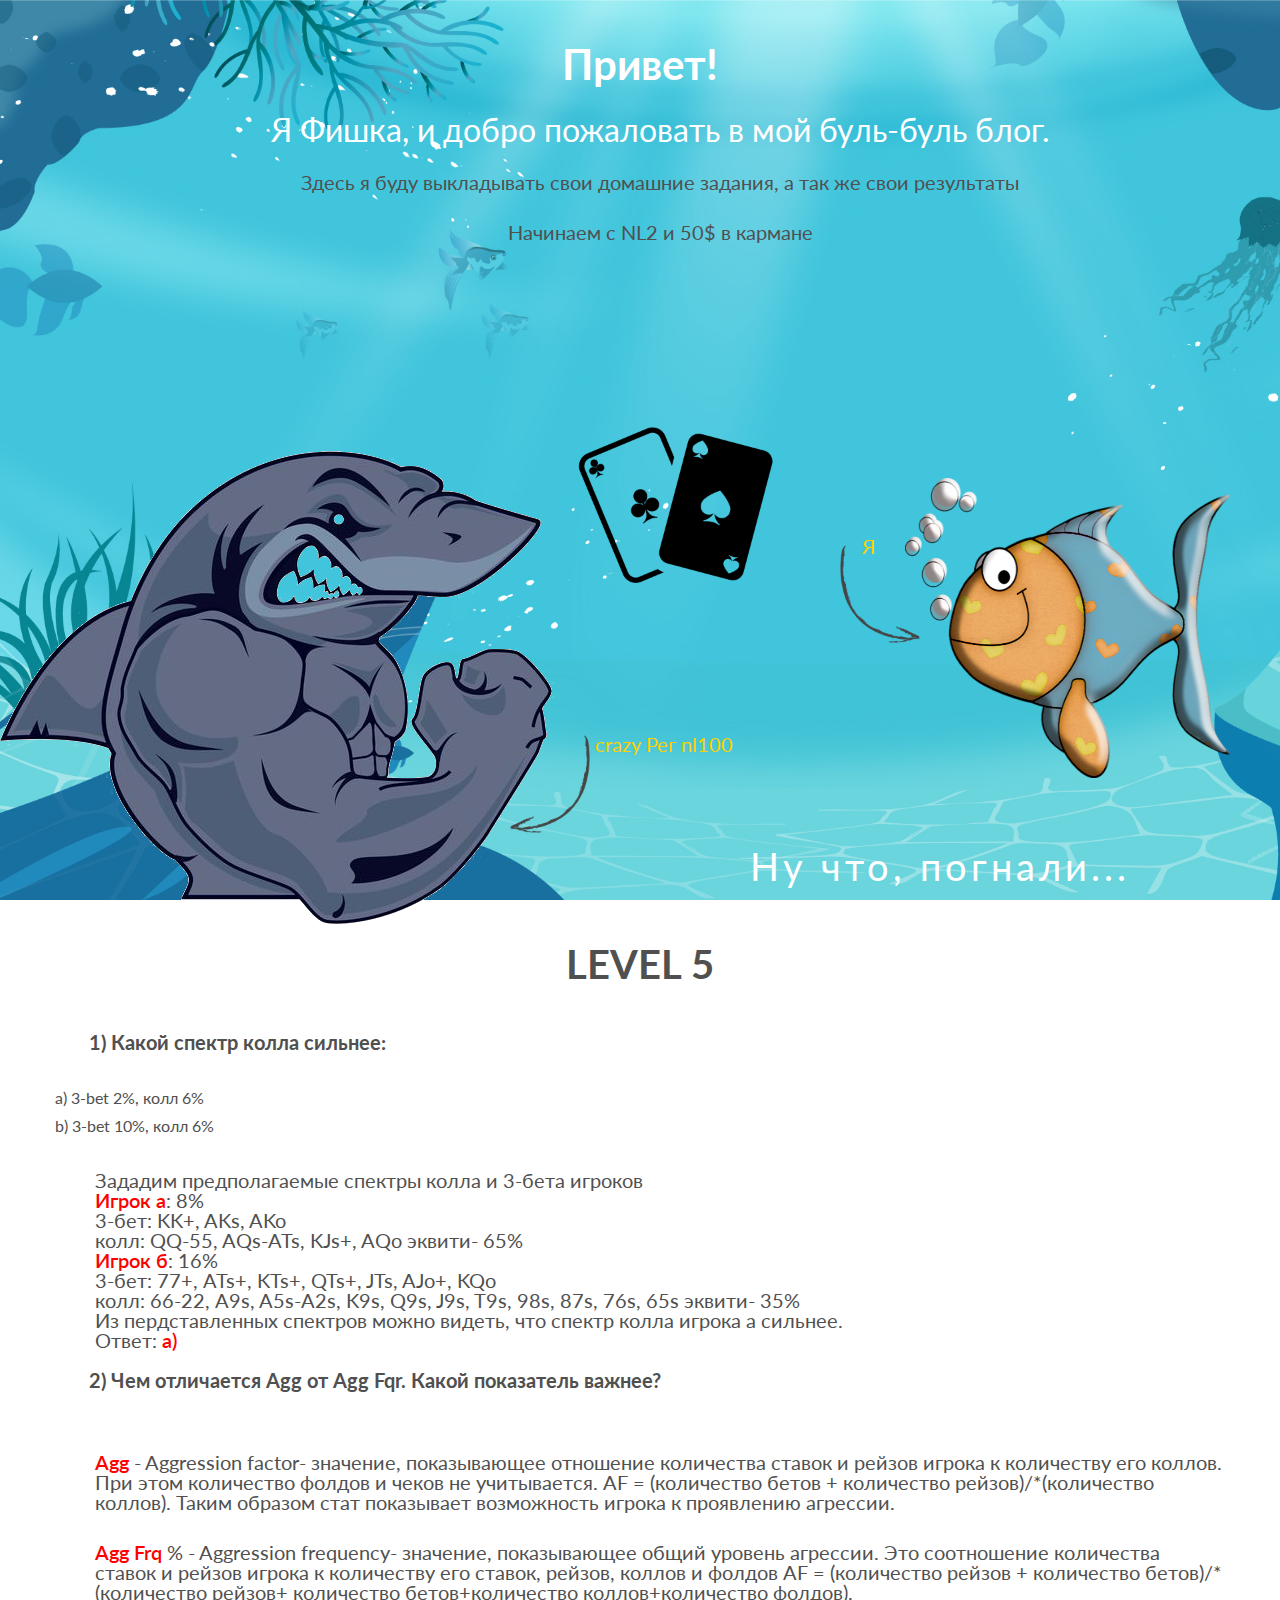
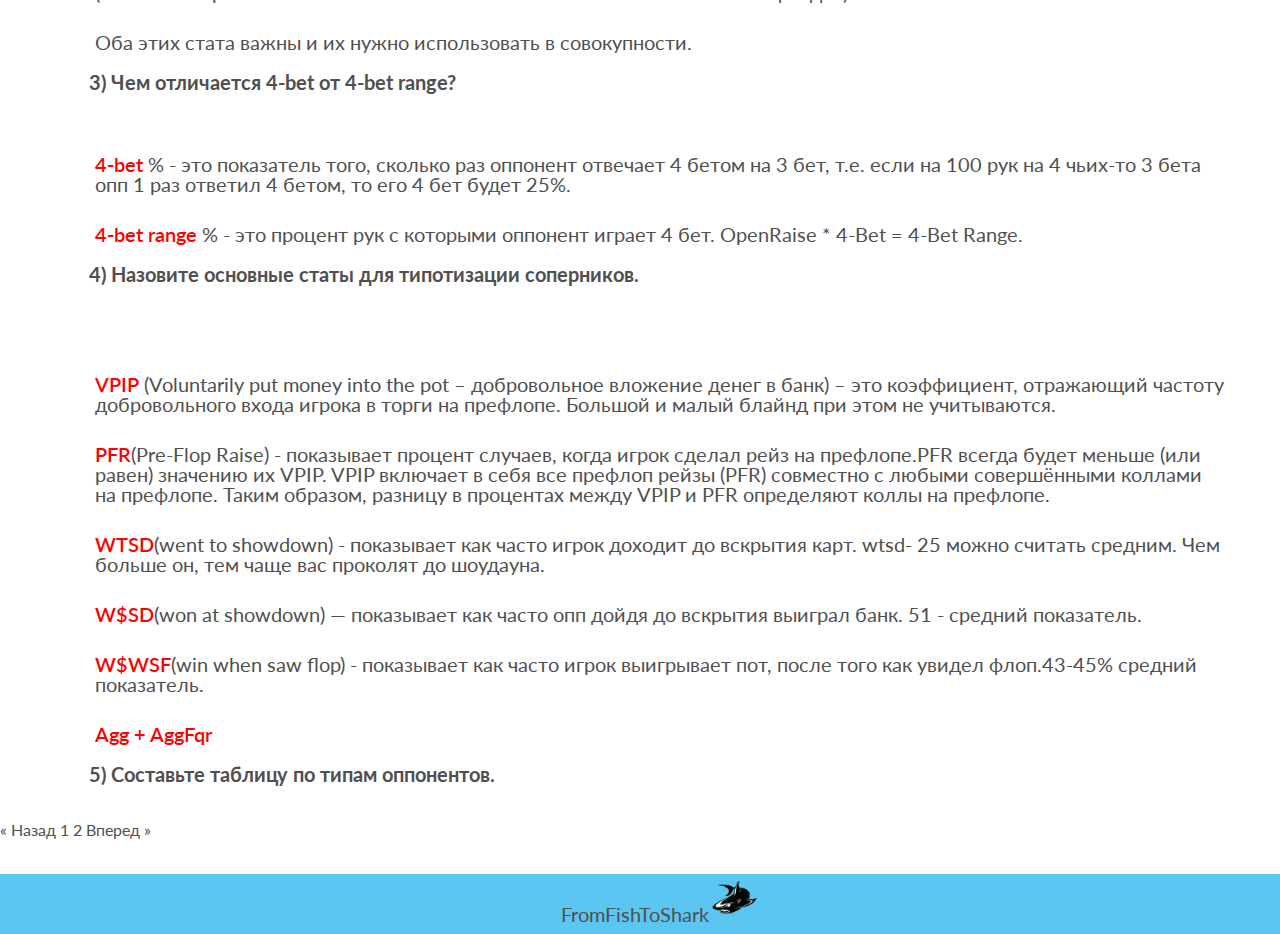
==== page_2.html @ 18c5d745 "Add files via upload" ====
<!DOCTYPE html>
<html lang="ru">

<head>
  <meta charset="UTF-8">
  <meta name="viewport" content="width=device-width, initial-scale=1.0">
  <meta http-equiv="X-UA-Compatible" content="ie=edge">
  <meta name="description" content="Плазмотроны ВПР-410, ВПР-402М, ВПР-210М, сопла, электроды и расходники для плазменной резки металлов.Тел: (343) 287-96-43, +79089020509 
E-mail: Promplazma@mail.ru">
  <title>FromFishToShark</title>
  <link href="https://fonts.googleapis.com/css2?family=Lato:wght@300;400;700&display=swap" rel="stylesheet">
  <link rel="stylesheet" href="css/reset.css">
  <link rel="stylesheet" href="css/style.css">
</head>

<body>


  <header class="header">
    <div class="container">
      <div class="container-content">
        <div class="header__text">
          <h1>Привет!</h1>
          <p class="header__text-1">Я Фишка, и добро пожаловать в мой буль-буль блог.</p>
        </div>

        <div class="header__maintext">
          <p>Здесь я буду выкладывать свои домашние задания, а так же свои результаты</p>
        </div>

        <div class="header__maintext-2">
          <p с>Начинаем с NL2 и 50$ в кармане</p>
        </div>

        <div class="text__fish">
          Я
        </div>
        <div class="text__shark">
          crazy Рег nl100
        </div>

        <div class="fish__header">
          <img class="shark" src="images/hotpng.com.png" alt="">
          <img class="fish" src="images/fish-1.png" alt="">
          <img class="arrow-3" src="images/arrow-3.png" alt="">
          <img class="arrow-2" src="images/arrow-2.png" alt="">
          <img class="cards" src="images/cards.png" alt="">
        </div>

        <div class="header__text-bottom">Ну что, погнали...</div>
      </div>
    </div>
  </header>



  <div class="section-5">
    <div class="container">
      <h2>LEVEL 5</h2>
      <div class="content__lesson-5">
        <h3 class="header__lesson-3">1) Какой спектр колла сильнее:</h3><br>
        <ul class="list__lesson-5">
          <li>а) 3-bet 2%, колл 6%</li>
          <li>b) 3-bet 10%, колл 6%</li>
        </ul>

        <p class="chapter-1"> Зададим предполагаемые спектры колла и 3-бета игроков<br>
          <span>Игрок а</span>: 8%<br>
          3-бет: KK+, AKs, AKo<br>
          колл: QQ-55, AQs-ATs, KJs+, AQo эквити- 65%<br>
          <span>Игрок б</span>: 16%<br>
          3-бет: 77+, ATs+, KTs+, QTs+, JTs, AJo+, KQo<br>
          колл: 66-22, A9s, A5s-A2s, K9s, Q9s, J9s, T9s, 98s, 87s, 76s, 65s эквити- 35%<br>

          Из пердставленных спектров можно видеть, что спектр колла игрока а сильнее.<br>
          Ответ: <span>а)</span></p>
      </div>

      <div class="content__lesson-5">
        <h3 class="header__lesson-3">2) Чем отличается Agg от Agg Fqr. Какой показатель важнее?</h3><br>

        <p class="chapter-1"><span>Agg </span>- Aggression factor- значение, показывающее отношение количества ставок и
          рейзов
          игрока к количеству его
          коллов. При этом количество фолдов и чеков не учитывается.
          AF = (количество бетов + количество рейзов)/*(количество коллов). Таким образом стат показывает возможность
          игрока к проявлению агрессии.</p>
        <p class="chapter-1"><span>Agg Frq</span> % - Aggression frequency- значение, показывающее общий уровень
          агрессии. Это
          соотношение количества
          ставок и рейзов игрока к количеству его ставок, рейзов, коллов и фолдов
          AF = (количество рейзов + количество бетов)/*(количество рейзов+ количество бетов+количество коллов+количество
          фолдов).</p>
        <p class="chapter-1">Оба этих стата важны и их нужно использовать в совокупности.</p>
      </div>


      <div class="content__lesson-5">
        <h3 class="header__lesson-3">3) Чем отличается 4-bet от 4-bet range?</h3><br>

        <p class="chapter-1"><span>4-bet</span> % - это показатель того, сколько раз оппонент отвечает 4 бетом на 3 бет,
          т.е. если на
          100 рук на 4
          чьих-то 3 бета опп 1 раз ответил 4 бетом, то его 4 бет будет 25%.</p>
        <p class="chapter-1"><span>4-bet range</span> % - это процент рук с которыми оппонент играет 4 бет. OpenRaise *
          4-Bet = 4-Bet
          Range.</p>
      </div>

      <div class="content__lesson-5">
        <h3 class="header__lesson-3">4) Назовите основные статы для типотизации соперников.</h3><br>

        <img class="vpip" src="images/vpip-pfr.png" alt="">

        <p class="chapter-1"><span>VPIP</span> (Voluntarily put money into the pot – добровольное вложение денег в банк)
          – это
          коэффициент, отражающий
          частоту добровольного входа игрока в торги на префлопе. Большой и малый блайнд при этом не учитываются.</p>
        <p class="chapter-1"><span>PFR</span>(Pre-Flop Raise) - показывает процент случаев, когда игрок сделал рейз на
          префлопе.PFR
          всегда будет меньше
          (или равен) значению их VPIP. VPIP включает в себя все префлоп рейзы (PFR) совместно с любыми совершёнными
          коллами на префлопе.
          Таким образом, разницу в процентах между VPIP и PFR определяют коллы на префлопе.</p>
        <p class="chapter-1"><span>WTSD</span>(went to showdown) - показывает как часто игрок доходит до вскрытия карт.
          wtsd- 25
          можно считать средним.
          Чем больше он, тем чаще вас проколят до шоудауна.</p>
        <p class="chapter-1"><span>W$SD</span>(won at showdown) — показывает как часто опп дойдя до вскрытия выиграл
          банк. 51 -
          средний показатель.</p>
        <p class="chapter-1"><span>W$WSF</span>(win when saw flop) - показывает как часто игрок выигрывает пот, после
          того как увидел
          флоп.43-45%
          средний
          показатель.</p>
        <p class="chapter-1"><span>Agg + AggFqr</span></p>
      </div>

      <div class="content__lesson-5">
        <h3 class="header__lesson-3">5) Составьте таблицу по типам оппонентов.
          <div class="table-5">
            <img class="table" src="images/table_5.png" alt="">
          </div>
      </div>

    </div>
  </div>



  <div class="pages">
    <a href="index.html" class="previous">&laquo; Назад</a>
    <a href="index.html" class="previous round">1</a>
    <a href="#" class="next round">2</a>
    <a href="#" class="next">Вперед &raquo;</a>
  </div>

  <footer class="footer">

    <div class="footer__content">
      <div class="footer__wrapper">
        <div>
          <p class="footer__text">FromFishToShark</p>
        </div>
        <div>
          <img class="logo__footer" src="images/logo-footer.png" alt="">
        </div>
      </div>
    </div>



  </footer>

  <script src="https://ajax.googleapis.com/ajax/libs/jquery/3.4.1/jquery.min.js"></script>
</body>

</html>
---- css/style.css ----
*,
*::after,
*::before{
    box-sizing: border-box;
}

a{
    text-decoration: none;
    color: inherit;
    display: inline-block;
}

ul{
    list-style: none;
}

p{
    padding-top: 30px;
    font-size: 20px;
    line-height: 20px;
    margin-left: 40px;
}

h2{
    font-size: 40px;
    padding-top: 50px;
    text-align: center;
    margin-bottom: 50px;
}

h3{
    margin-top: 16px;
}

span{
    color: red;
    font-weight: 600;
}

body{
    color: #505050;
    font-family: 'Lato', sans-serif;
    font-size: 16px;
    line-height: 28px;
    font-weight: 400px;
}

.header{
    background: url(../images/bg-header.jpg);
    height: 100vh;
    background-repeat: no-repeat;
    background-size: cover;
    position: relative;
}


.container{
    max-width: 1200px;
    padding: 0 15px;
    margin: 0 auto;
}


.container-content{
    max-width: 970px;
    margin: 0 auto;
}

.fish{
    position: absolute;
    content: "";
    width: 325px;
    height: 300px;
    bottom: 122px;
    right: 50px;
}

.header__text{
    color: #fff;
    font-size: 42px;
    text-align: center;
    padding-top: 50px;
}

.header__maintext p{
    text-align: center;
}

.header__text-1{
    font-size: 32px;
    line-height: 24px;
    padding-top: 40px;
}

.header__maintext-2{
    text-align: center;
}


.shark{
    position: absolute;
    content: '';
    left: -6px;
    bottom: -32px;
    z-index: 1;
}

/* .arrow-1{
    position: absolute;
    content: '';
    width: 100px;
    height: 100px;
    bottom: 295px;
    right: 410px;
} */

.arrow-3{
    position: absolute;
    content: '';
    width: 100px;
    height: 100px;
    bottom: 255px;
    right: 350px;
}

.arrow-2{
    position: absolute;
    content: '';
    width: 100px;
    height: 100px;
    bottom: 65px;
    left: 500px;
}

.cards{
    position: absolute;
    content: '';
    width: 200px;
    height: 200px;
    left: 45%;
    top: 45%;
}


.text__fish{
    position: absolute;
    content: '';
    font-size: 20px;
    color: rgb(255, 208, 0);
    bottom: 340px;
    right: 405px;
}

.text__shark{
    position: absolute;
    content: '';
    font-size: 20px;
    color: rgb(255, 208, 0);
    bottom: 142px;
    left: 595px;
}

.header__text-bottom{
    position: absolute;
    content: '';
    color:#fff;
    font-size: 38px;
    bottom: 20px;
    right: 150px;
    letter-spacing: 4px;
}

.section-1{
    min-height: 750px;
    background: rgba(183, 238, 231, 0.507);
}

.dev{
    float: left;
    margin-right: 50px; 
    margin-bottom: 65px;   
}

.devil{
    width: 220px;
    height: 220px;
    margin-top: 20px; 
}

.fsh{
    float: right;
    margin-left: 10px;
    margin-top: 350px;
}

.fish-1{
   width: 250px;
   margin-top: 20px;
  
}

.text__level-1{
    margin-top: 50px;
    padding-bottom: 30px;
    text-align: justify;
}

.text__level-1 p{
    color: #505050;
    line-height: 24px;

    margin-top: 15px;
}

.text__level-1 span{
    color: crimson;
}



/* FOOTER */


.footer{
    background: rgb(90, 198, 241);
    height: 60px;
    width: 100%; 
    margin-top: 30px; 
}

.logo__footer{
    width:50px;
    height: 50px;
}

.footer__wrapper{
    display: flex;
    justify-content: center;
}


/* LEVEL 2 */

.section-2{
    min-height: 750px;
}


.block__one{
    display: flex;
    justify-content: space-around;
    margin-bottom: 40px;
}

.photo-crab{
    width: 250px;
    height: 250px;
    margin-left: 10px;
}

.block__text{
    max-width: 700px;
    text-align: justify;
}

.block__two{
    display: flex;
    justify-content: space-around;
    position: relative;
}

.photo-fish-2{
    width: 220px;
    height: 190px;
}

.photo-fire{
    width: 250px;
    height: 250px;
}

.photo__wrapper{
    display: flex;
    flex-direction: column;
}

.text__task-5{
    margin-bottom: 30px;
    font-family: 'Lato', sans-serif;
    font-size: 16px;
    line-height: 28px;

}




/* LEVEL 3 */


.section-3{
    min-height: 750px;
    background: rgba(255, 254, 206, 0.959);
}

.lesson-3{
    line-height: 40px;
}

.header__lesson-3{
    margin-left: 34px;
    font-size: 20px;
}

.photo__mem{
    width: 350px;
    height: 250px;
    margin-left: 30px;
    float: right;
    box-shadow: 0px 10px 15px 10px #000;
}

.block__text-3{
    padding-bottom: 30px;
}

.numbers__lesson-3{
    color: #000;
}



.block__four-links{
    margin-left: 70px;
}

.block__four-links li a{
    color: crimson;
}

.block__four-warmup{
    margin-left: 70px;
}

.block__four-warmup li{
    list-style: initial ;
}

.block__four-plan{
    margin-left: 70px;
}

.block__four-plan li{
    list-style: initial ;
}




@media (max-width: 1190px){
    .shark{
        width: 300px;
        height: 300px;
        bottom: -19px;
    }
    .fish{
        width: 250px;
        height: 250px;
        bottom: 50px;
    }
    .cards{
        width: 180px;
        height: 180px;
    }
    .arrow-3{
        position: absolute;
    content: '';
    width: 75px;
    height: 75px;
    bottom: 155px;
    right: 280px;
    }
    .arrow-2{
    position: absolute;
    content: '';
    width: 75px;
    height: 75px;
    bottom: 120px;
    left: 320px;
    }
    .text__fish{
    bottom: 220px;
    right: 325px;
    font-size: 16px;
    }
    .text__shark{
        bottom: 162px;
        left: 395px;
        font-size: 16px;
    }
    .header__text-bottom{
        font-size: 20px;
    }
    .photo-crab{
        width: 200px;
        height: 200px;
    }
    .photo-fish-2{
        width: 200px;
        height: 200px;
    }
    .block__text{
        max-width: 600px;
        text-align: justify;
    }
}

@media (max-width: 984px){
    .photo-crab{
        width: 150px;
        height: 150px;
    }
    .photo-fish-2{
        width: 150px;
        height: 150px;
    }
   
    .block__text{
        max-width: 550px;
        text-align: justify;
    }
}

@media (max-width: 900px){
    .shark{
        width: 250px;
        height: 250px;
        bottom: -16px;
    }
    .fish{
        width: 200px;
        height: 200px;
        bottom: 35px;
        right: 20px;
    }
    .cards{
        width: 200px;
        height: 200px;
    }
    .arrow-3{
    width: 50px;
    height: 50px;
    bottom: 125px;
    right: 225px;
    }
    .arrow-2{
    width: 50px;
    height: 50px;
    bottom: 55px;
    left: 265px;
    }
    .text__fish{
    bottom: 170px;
    right: 250px;
    font-size: 14px;
    }
    .text__shark{
        bottom: 85px;
        left: 315px;
        font-size: 16px;
    }
    .header__text-bottom{
        font-size: 20px;
    }
    .header__text{
        font-size: 22px;
    }
    .header__text-1{
        font-size: 20px;
    }
    .header__maintext{
        font-size: 20px;
    }
        .header__maintext-2{
            font-size: 20px;
        }
        .photo-crab{
            width: 150px;
            height: 150px;
        }
        .photo-fish-2{
            width: 150px;
            height: 150px;
        }
        .photo-fire{
            width: 200px;
            height: 200px;
        }
        .block__text{
            max-width: 550px;
            text-align: justify;
        }
        h3{
            font-size: 14px;
        }
}





@media (max-width: 670px){
    .shark{
        width: 200px;
        height: 200px;
        bottom: -13px;
    }
    .fish{
        width: 150px;
        height: 150px;
        bottom: 30px;
        right: 10px;
    }
    .cards{
        width: 150px;
        height: 150px;
    }
    .arrow-3{
    width: 50px;
    height: 50px;
    bottom: 80px;
    right: 145px;
    }
    .arrow-2{
    width: 50px;
    height: 50px;
    bottom: 20px;
    left: 190px;
    }
    .text__fish{
    bottom: 110px;
    right: 170px;
    font-size: 14px;
    }
    .text__shark{
        bottom: 50px;
        left: 245px;
        font-size: 16px;
    }
    .header__text-bottom{
        font-size: 20px;
    }
    .header__text{
        font-size: 22px;
    }
    .header__text-1{
        font-size: 20px;
    }
    .header__maintext{
        font-size: 20px;
    }
        .header__maintext-2{
            font-size: 20px;
        }
        .header__text-bottom{
            right: 50px;
            bottom: 5px;
            font-size: 18px;
        }
        .photo-crab{
            width: 150px;
            height: 150px;
        }
        .photo-fish-2{
            width: 150px;
            height: 150px;
        }
        .photo-fire{
            width: 150px;
            height: 150px;   
        }
        .block__text{
            max-width: 550px;
            text-align: justify;
        }
        h3{
            font-size: 14px;
        }
}

#spoiler,#spoiler1, #spoiler2,#spoiler3{
    color: burlywood; 
}
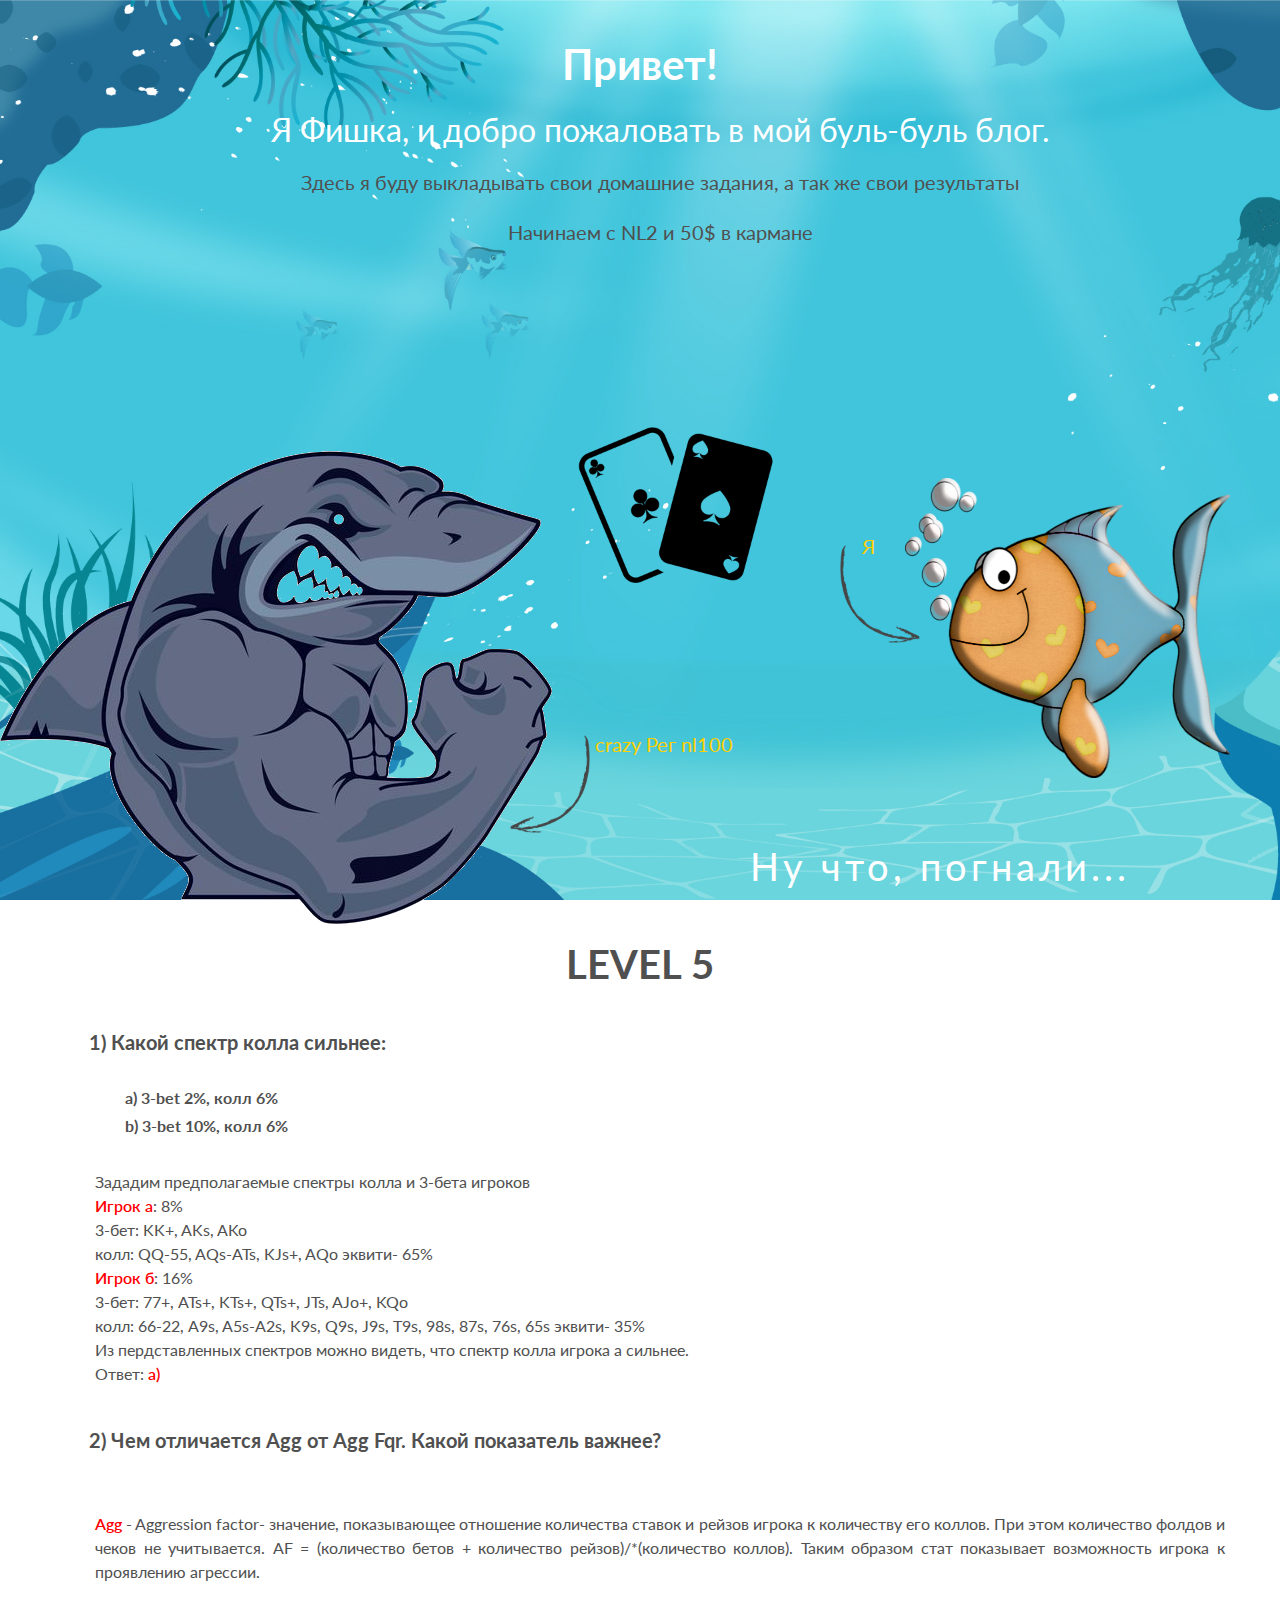
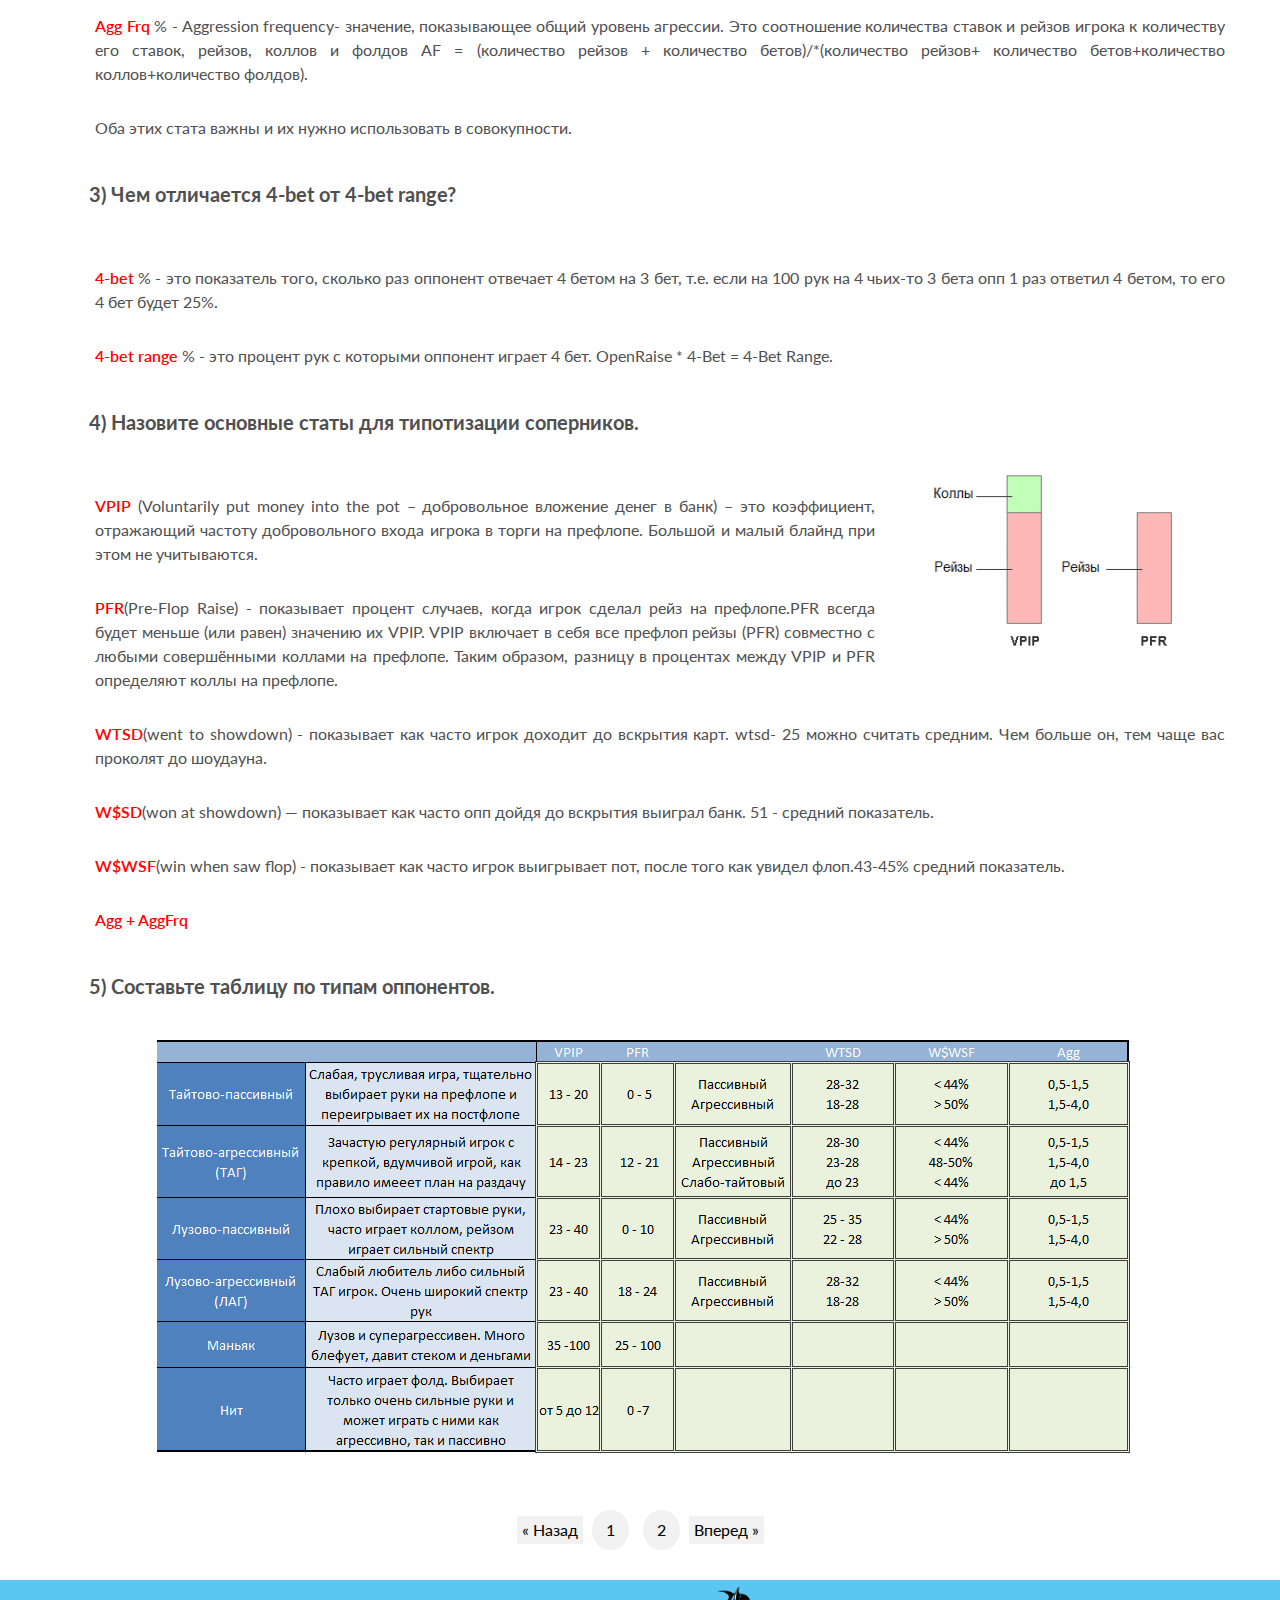
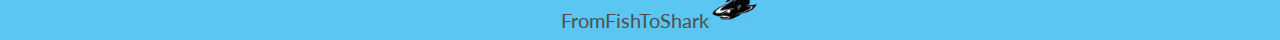
==== commit 3e2b8f8a: "Add files via upload" ====
--- a/page_2.html
+++ b/page_2.html
@@ -134,7 +134,7 @@
           флоп.43-45%
           средний
           показатель.</p>
-        <p class="chapter-1"><span>Agg + AggFqr</span></p>
+        <p class="chapter-1"><span>Agg + AggFrq</span></p>
       </div>
 
       <div class="content__lesson-5">
--- a/css/style.css
+++ b/css/style.css
@@ -355,6 +355,93 @@
 }
 
 
+.pages{
+    text-align: center;
+    margin-top: 50px;
+}
+
+
+  .previous {
+    background-color: #f1f1f1;
+    color: black;
+    padding:0 5px;
+  }
+
+  .previous:hover{
+    background-color: rgb(176, 226, 222);
+    transition: 0.5s;
+}
+  
+  .next {
+    background-color: #f1f1f1;
+    color: black;
+    padding:0 5px;
+  }
+
+  .next:hover{
+    background-color: rgb(176, 226, 222);
+    transition: 0.5s;
+}
+  
+  .round {
+    border-radius: 50%;
+    padding:6px 14px;
+    margin: 0 5px;
+  }
+
+
+/* LEVEL 5 */
+
+.list__lesson-5{
+    margin-left: 70px;
+    font-weight: bold;
+}
+
+.chapter-1{
+    font-size: 16px;
+    line-height: 24px;
+    text-align: justify;
+}
+
+.content__lesson-5{
+    margin-top: 40px;
+}
+
+.table-5{
+    margin: 40px  auto;
+    width: 1000px;
+}
+
+.vpip{
+    float: right;
+    margin-left: 50px;
+}
+
+
+
+
+
+
+
+
+
+
+
+
+
+
+
+
+
+
+
+
+
+
+
+
+
+
 
 
 @media (max-width: 1190px){
@@ -429,6 +516,11 @@
         max-width: 550px;
         text-align: justify;
     }
+
+    .photo__mem{
+        width: 250px;
+        height: 200px;
+    }
 }
 
 @media (max-width: 900px){
@@ -503,8 +595,11 @@
         h3{
             font-size: 14px;
         }
-}
-
+        .photo__mem{
+            width: 200px;
+            height: 150px;
+        }
+}
 
 
 
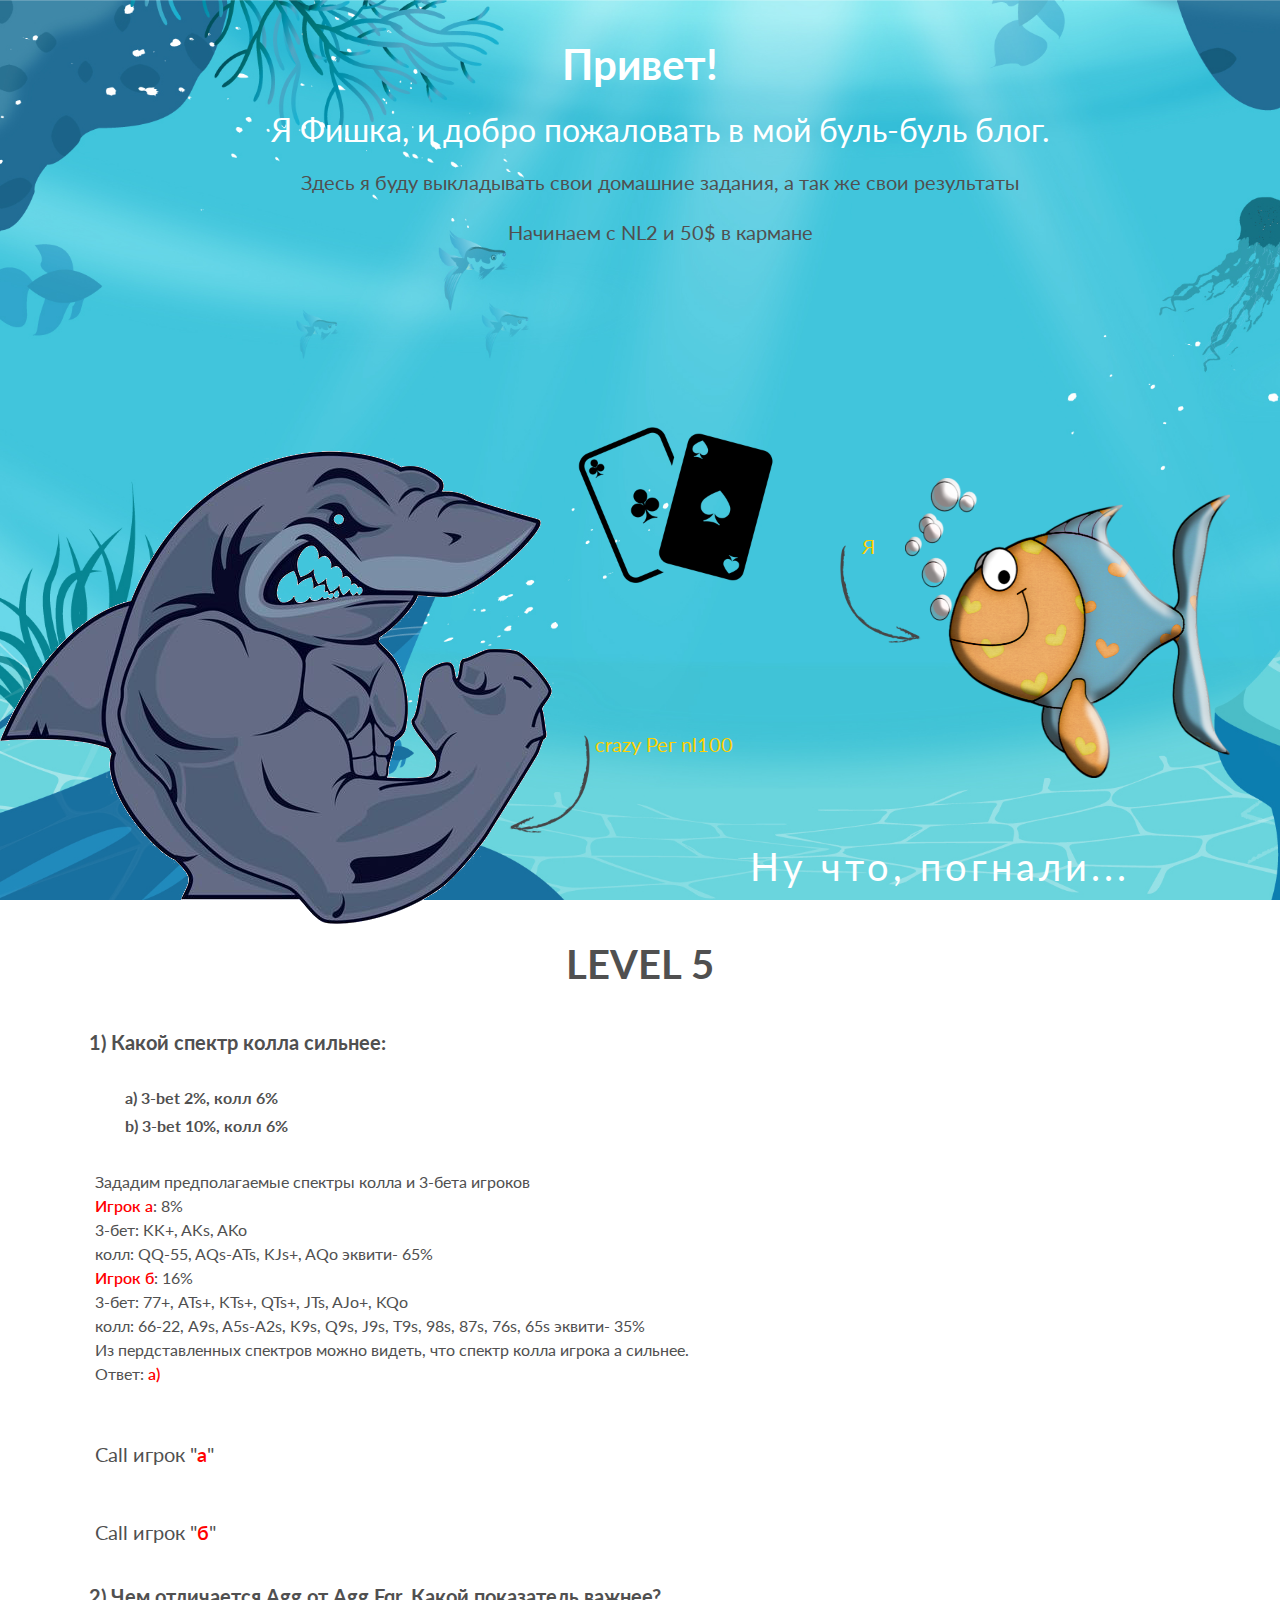
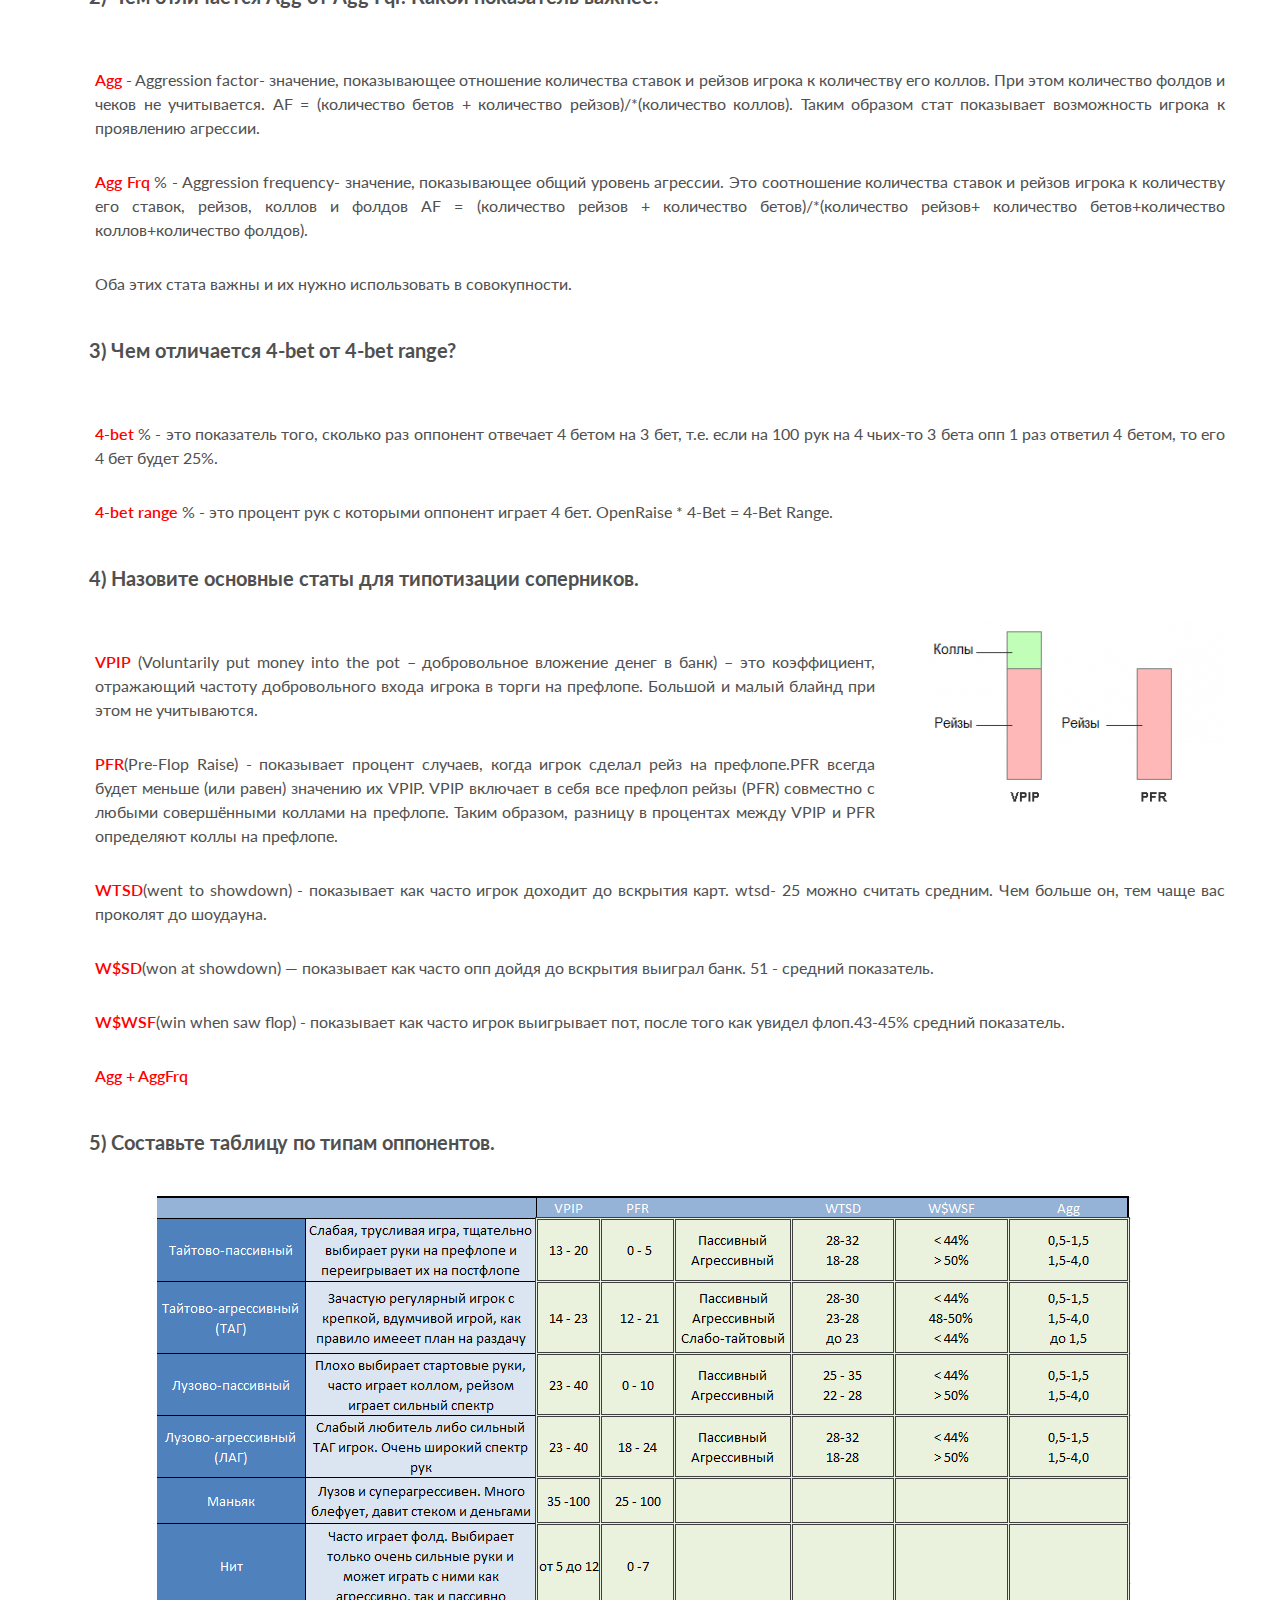
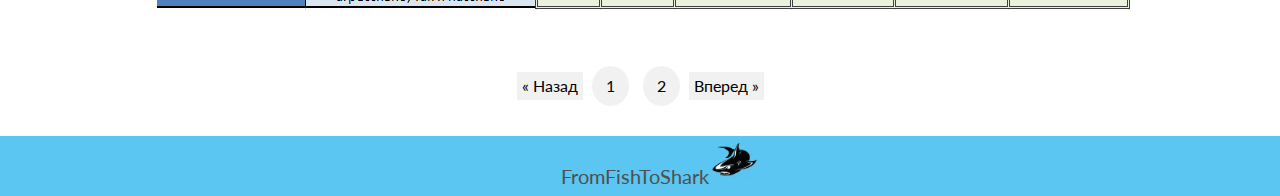
==== commit a72fe2c8: "Add files via upload" ====
--- a/page_2.html
+++ b/page_2.html
@@ -58,122 +58,153 @@
     <div class="container">
       <h2>LEVEL 5</h2>
       <div class="content__lesson-5">
-        <h3 class="header__lesson-3">1) Какой спектр колла сильнее:</h3><br>
-        <ul class="list__lesson-5">
-          <li>а) 3-bet 2%, колл 6%</li>
-          <li>b) 3-bet 10%, колл 6%</li>
-        </ul>
-
-        <p class="chapter-1"> Зададим предполагаемые спектры колла и 3-бета игроков<br>
-          <span>Игрок а</span>: 8%<br>
-          3-бет: KK+, AKs, AKo<br>
-          колл: QQ-55, AQs-ATs, KJs+, AQo эквити- 65%<br>
-          <span>Игрок б</span>: 16%<br>
-          3-бет: 77+, ATs+, KTs+, QTs+, JTs, AJo+, KQo<br>
-          колл: 66-22, A9s, A5s-A2s, K9s, Q9s, J9s, T9s, 98s, 87s, 76s, 65s эквити- 35%<br>
-
-          Из пердставленных спектров можно видеть, что спектр колла игрока а сильнее.<br>
-          Ответ: <span>а)</span></p>
-      </div>
-
-      <div class="content__lesson-5">
-        <h3 class="header__lesson-3">2) Чем отличается Agg от Agg Fqr. Какой показатель важнее?</h3><br>
-
-        <p class="chapter-1"><span>Agg </span>- Aggression factor- значение, показывающее отношение количества ставок и
-          рейзов
-          игрока к количеству его
-          коллов. При этом количество фолдов и чеков не учитывается.
-          AF = (количество бетов + количество рейзов)/*(количество коллов). Таким образом стат показывает возможность
-          игрока к проявлению агрессии.</p>
-        <p class="chapter-1"><span>Agg Frq</span> % - Aggression frequency- значение, показывающее общий уровень
-          агрессии. Это
-          соотношение количества
-          ставок и рейзов игрока к количеству его ставок, рейзов, коллов и фолдов
-          AF = (количество рейзов + количество бетов)/*(количество рейзов+ количество бетов+количество коллов+количество
-          фолдов).</p>
-        <p class="chapter-1">Оба этих стата важны и их нужно использовать в совокупности.</p>
-      </div>
-
-
-      <div class="content__lesson-5">
-        <h3 class="header__lesson-3">3) Чем отличается 4-bet от 4-bet range?</h3><br>
-
-        <p class="chapter-1"><span>4-bet</span> % - это показатель того, сколько раз оппонент отвечает 4 бетом на 3 бет,
-          т.е. если на
-          100 рук на 4
-          чьих-то 3 бета опп 1 раз ответил 4 бетом, то его 4 бет будет 25%.</p>
-        <p class="chapter-1"><span>4-bet range</span> % - это процент рук с которыми оппонент играет 4 бет. OpenRaise *
-          4-Bet = 4-Bet
-          Range.</p>
-      </div>
-
-      <div class="content__lesson-5">
-        <h3 class="header__lesson-3">4) Назовите основные статы для типотизации соперников.</h3><br>
-
-        <img class="vpip" src="images/vpip-pfr.png" alt="">
-
-        <p class="chapter-1"><span>VPIP</span> (Voluntarily put money into the pot – добровольное вложение денег в банк)
-          – это
-          коэффициент, отражающий
-          частоту добровольного входа игрока в торги на префлопе. Большой и малый блайнд при этом не учитываются.</p>
-        <p class="chapter-1"><span>PFR</span>(Pre-Flop Raise) - показывает процент случаев, когда игрок сделал рейз на
-          префлопе.PFR
-          всегда будет меньше
-          (или равен) значению их VPIP. VPIP включает в себя все префлоп рейзы (PFR) совместно с любыми совершёнными
-          коллами на префлопе.
-          Таким образом, разницу в процентах между VPIP и PFR определяют коллы на префлопе.</p>
-        <p class="chapter-1"><span>WTSD</span>(went to showdown) - показывает как часто игрок доходит до вскрытия карт.
-          wtsd- 25
-          можно считать средним.
-          Чем больше он, тем чаще вас проколят до шоудауна.</p>
-        <p class="chapter-1"><span>W$SD</span>(won at showdown) — показывает как часто опп дойдя до вскрытия выиграл
-          банк. 51 -
-          средний показатель.</p>
-        <p class="chapter-1"><span>W$WSF</span>(win when saw flop) - показывает как часто игрок выигрывает пот, после
-          того как увидел
-          флоп.43-45%
-          средний
-          показатель.</p>
-        <p class="chapter-1"><span>Agg + AggFrq</span></p>
-      </div>
-
-      <div class="content__lesson-5">
-        <h3 class="header__lesson-3">5) Составьте таблицу по типам оппонентов.
-          <div class="table-5">
-            <img class="table" src="images/table_5.png" alt="">
-          </div>
-      </div>
-
-    </div>
-  </div>
-
-
-
-  <div class="pages">
-    <a href="index.html" class="previous">&laquo; Назад</a>
-    <a href="index.html" class="previous round">1</a>
-    <a href="#" class="next round">2</a>
-    <a href="#" class="next">Вперед &raquo;</a>
-  </div>
-
-  <footer class="footer">
-
-    <div class="footer__content">
-      <div class="footer__wrapper">
-        <div>
-          <p class="footer__text">FromFishToShark</p>
-        </div>
-        <div>
-          <img class="logo__footer" src="images/logo-footer.png" alt="">
-        </div>
+        <div class="lesson-5__wrapper">
+
+          <div class="list__wrapper">
+            <h3 class="header__lesson-3">1) Какой спектр колла сильнее:</h3><br>
+            <ul class="list__lesson-5">
+              <li>а) 3-bet 2%, колл 6%</li>
+              <li>b) 3-bet 10%, колл 6%</li>
+            </ul>
+
+            <p class="chapter-1"> Зададим предполагаемые спектры колла и 3-бета игроков<br>
+              <span>Игрок а</span>: 8%<br>
+              3-бет: KK+, AKs, AKo<br>
+              колл: QQ-55, AQs-ATs, KJs+, AQo эквити- 65%<br>
+              <span>Игрок б</span>: 16%<br>
+              3-бет: 77+, ATs+, KTs+, QTs+, JTs, AJo+, KQo<br>
+              колл: 66-22, A9s, A5s-A2s, K9s, Q9s, J9s, T9s, 98s, 87s, 76s, 65s эквити- 35%<br>
+
+              Из пердставленных спектров можно видеть, что спектр колла игрока а сильнее.<br>
+              Ответ: <span>а)</span></p>
+          </div>
+
+          <div class="diapazony">
+            <div class="graf-1">
+              <div>
+                <img class="diapazony__img-1" src="images/diap-1.png" alt="">
+              </div>
+              <div>
+                <p class="player">Call игрок "<span>a</span>"</p>
+              </div>
+
+            </div>
+            <div class="graf-1">
+              <div>
+                <img class="diapazony__img-2" src="images/diap-2.png" alt="">
+              </div>
+              <div>
+                <p class="player">Call игрок "<span>б</span>"</p>
+              </div>
+            </div>
+
+          </div>
+        </div>
+
+        <div class="content__lesson-5">
+          <h3 class="header__lesson-3">2) Чем отличается Agg от Agg Fqr. Какой показатель важнее?</h3><br>
+
+          <p class="chapter-1"><span>Agg </span>- Aggression factor- значение, показывающее отношение количества ставок
+            и
+            рейзов
+            игрока к количеству его
+            коллов. При этом количество фолдов и чеков не учитывается.
+            AF = (количество бетов + количество рейзов)/*(количество коллов). Таким образом стат показывает возможность
+            игрока к проявлению агрессии.</p>
+          <p class="chapter-1"><span>Agg Frq</span> % - Aggression frequency- значение, показывающее общий уровень
+            агрессии. Это
+            соотношение количества
+            ставок и рейзов игрока к количеству его ставок, рейзов, коллов и фолдов
+            AF = (количество рейзов + количество бетов)/*(количество рейзов+ количество бетов+количество
+            коллов+количество
+            фолдов).</p>
+          <p class="chapter-1">Оба этих стата важны и их нужно использовать в совокупности.</p>
+        </div>
+
+
+        <div class="content__lesson-5">
+          <h3 class="header__lesson-3">3) Чем отличается 4-bet от 4-bet range?</h3><br>
+
+          <p class="chapter-1"><span>4-bet</span> % - это показатель того, сколько раз оппонент отвечает 4 бетом на 3
+            бет,
+            т.е. если на
+            100 рук на 4
+            чьих-то 3 бета опп 1 раз ответил 4 бетом, то его 4 бет будет 25%.</p>
+          <p class="chapter-1"><span>4-bet range</span> % - это процент рук с которыми оппонент играет 4 бет. OpenRaise
+            *
+            4-Bet = 4-Bet
+            Range.</p>
+        </div>
+
+        <div class="content__lesson-5">
+          <h3 class="header__lesson-3">4) Назовите основные статы для типотизации соперников.</h3><br>
+
+          <img class="vpip" src="images/vpip-pfr.png" alt="">
+
+          <p class="chapter-1"><span>VPIP</span> (Voluntarily put money into the pot – добровольное вложение денег в
+            банк)
+            – это
+            коэффициент, отражающий
+            частоту добровольного входа игрока в торги на префлопе. Большой и малый блайнд при этом не учитываются.</p>
+          <p class="chapter-1"><span>PFR</span>(Pre-Flop Raise) - показывает процент случаев, когда игрок сделал рейз на
+            префлопе.PFR
+            всегда будет меньше
+            (или равен) значению их VPIP. VPIP включает в себя все префлоп рейзы (PFR) совместно с любыми совершёнными
+            коллами на префлопе.
+            Таким образом, разницу в процентах между VPIP и PFR определяют коллы на префлопе.</p>
+          <p class="chapter-1"><span>WTSD</span>(went to showdown) - показывает как часто игрок доходит до вскрытия
+            карт.
+            wtsd- 25
+            можно считать средним.
+            Чем больше он, тем чаще вас проколят до шоудауна.</p>
+          <p class="chapter-1"><span>W$SD</span>(won at showdown) — показывает как часто опп дойдя до вскрытия выиграл
+            банк. 51 -
+            средний показатель.</p>
+          <p class="chapter-1"><span>W$WSF</span>(win when saw flop) - показывает как часто игрок выигрывает пот, после
+            того как увидел
+            флоп.43-45%
+            средний
+            показатель.</p>
+          <p class="chapter-1"><span>Agg + AggFrq</span></p>
+        </div>
+
+        <div class="content__lesson-5">
+          <h3 class="header__lesson-3">5) Составьте таблицу по типам оппонентов.
+            <div class="table-5">
+              <img class="table" src="images/table_5.png" alt="">
+            </div>
+        </div>
+
       </div>
     </div>
 
 
 
-  </footer>
-
-  <script src="https://ajax.googleapis.com/ajax/libs/jquery/3.4.1/jquery.min.js"></script>
+    <div class="pages">
+      <a href="index.html" class="previous">&laquo; Назад</a>
+      <a href="index.html" class="previous round">1</a>
+      <a href="#" class="next round">2</a>
+      <a href="#" class="next">Вперед &raquo;</a>
+    </div>
+
+    <footer class="footer">
+
+      <div class="footer__content">
+        <div class="footer__wrapper">
+          <div>
+            <p class="footer__text">FromFishToShark</p>
+          </div>
+          <div>
+            <img class="logo__footer" src="images/logo-footer.png" alt="">
+          </div>
+        </div>
+      </div>
+
+
+
+    </footer>
+
+    <script src="https://ajax.googleapis.com/ajax/libs/jquery/3.4.1/jquery.min.js"></script>
 </body>
 
 </html>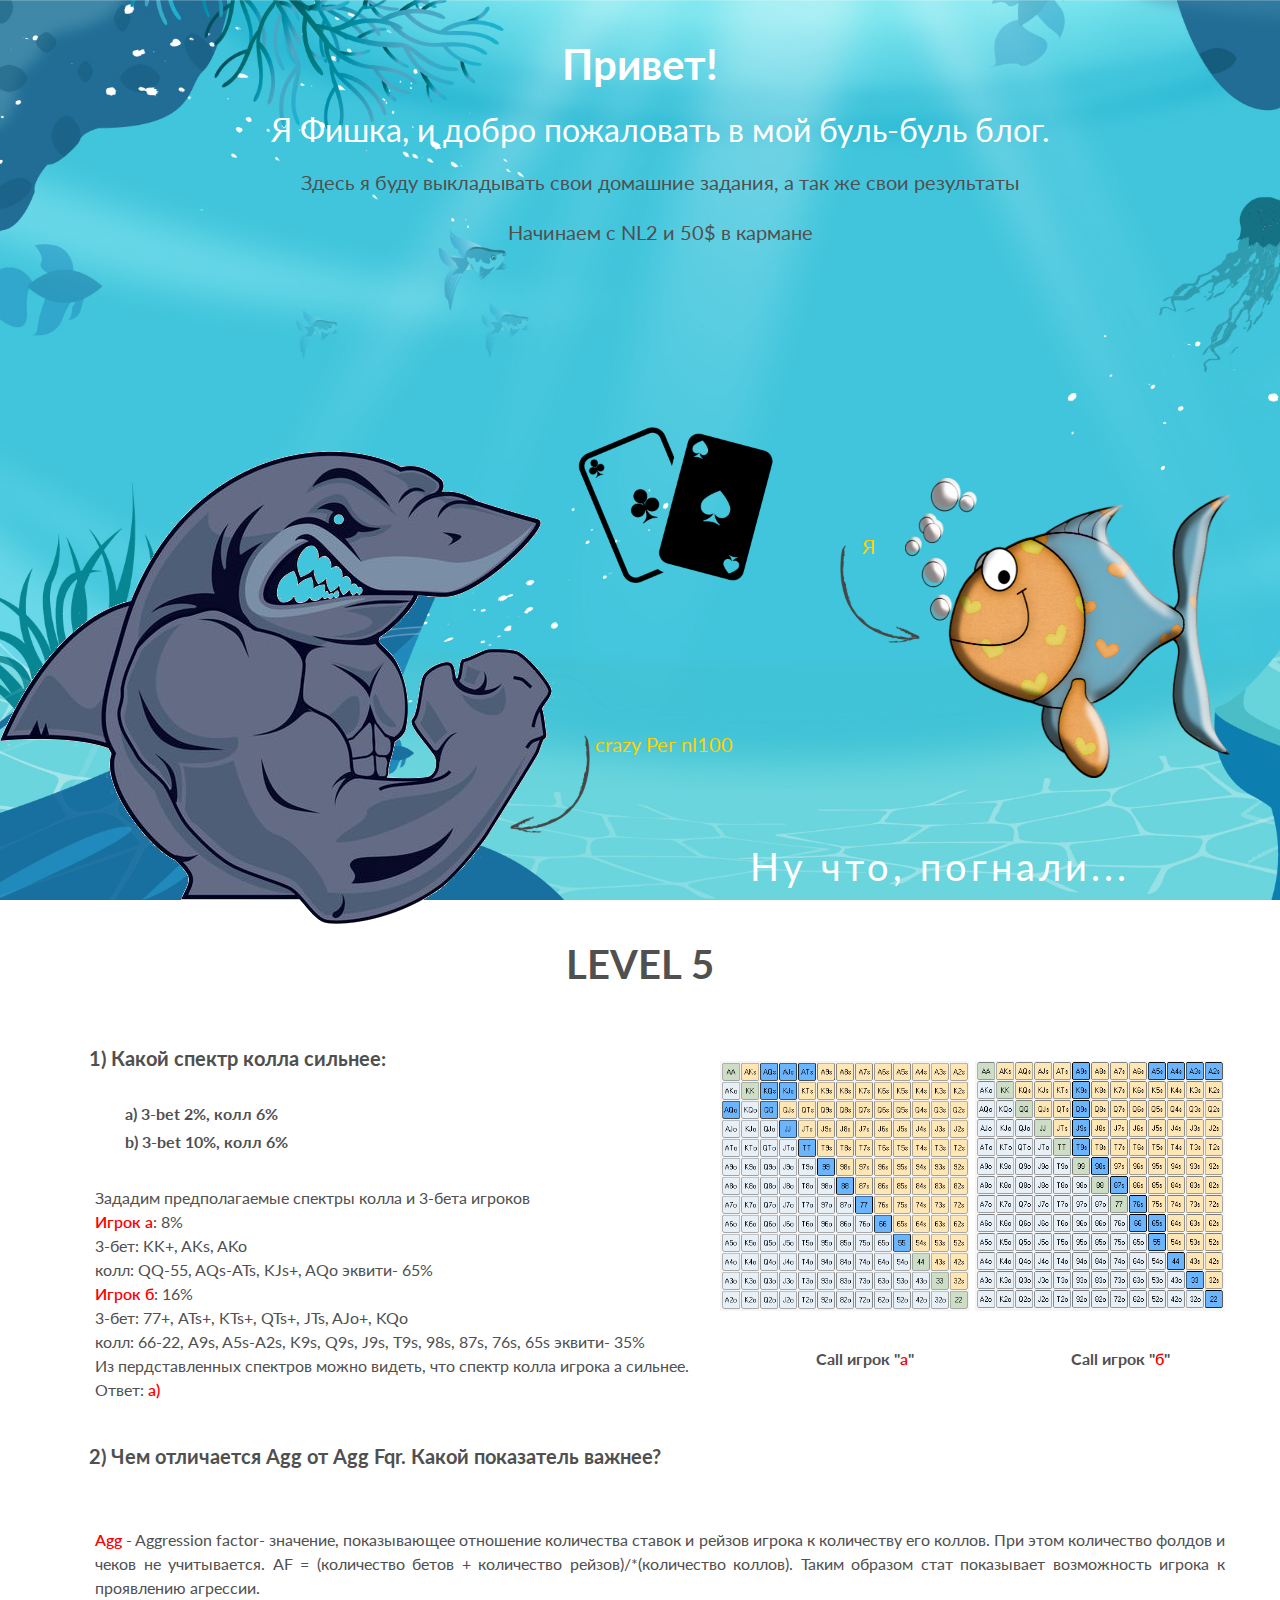
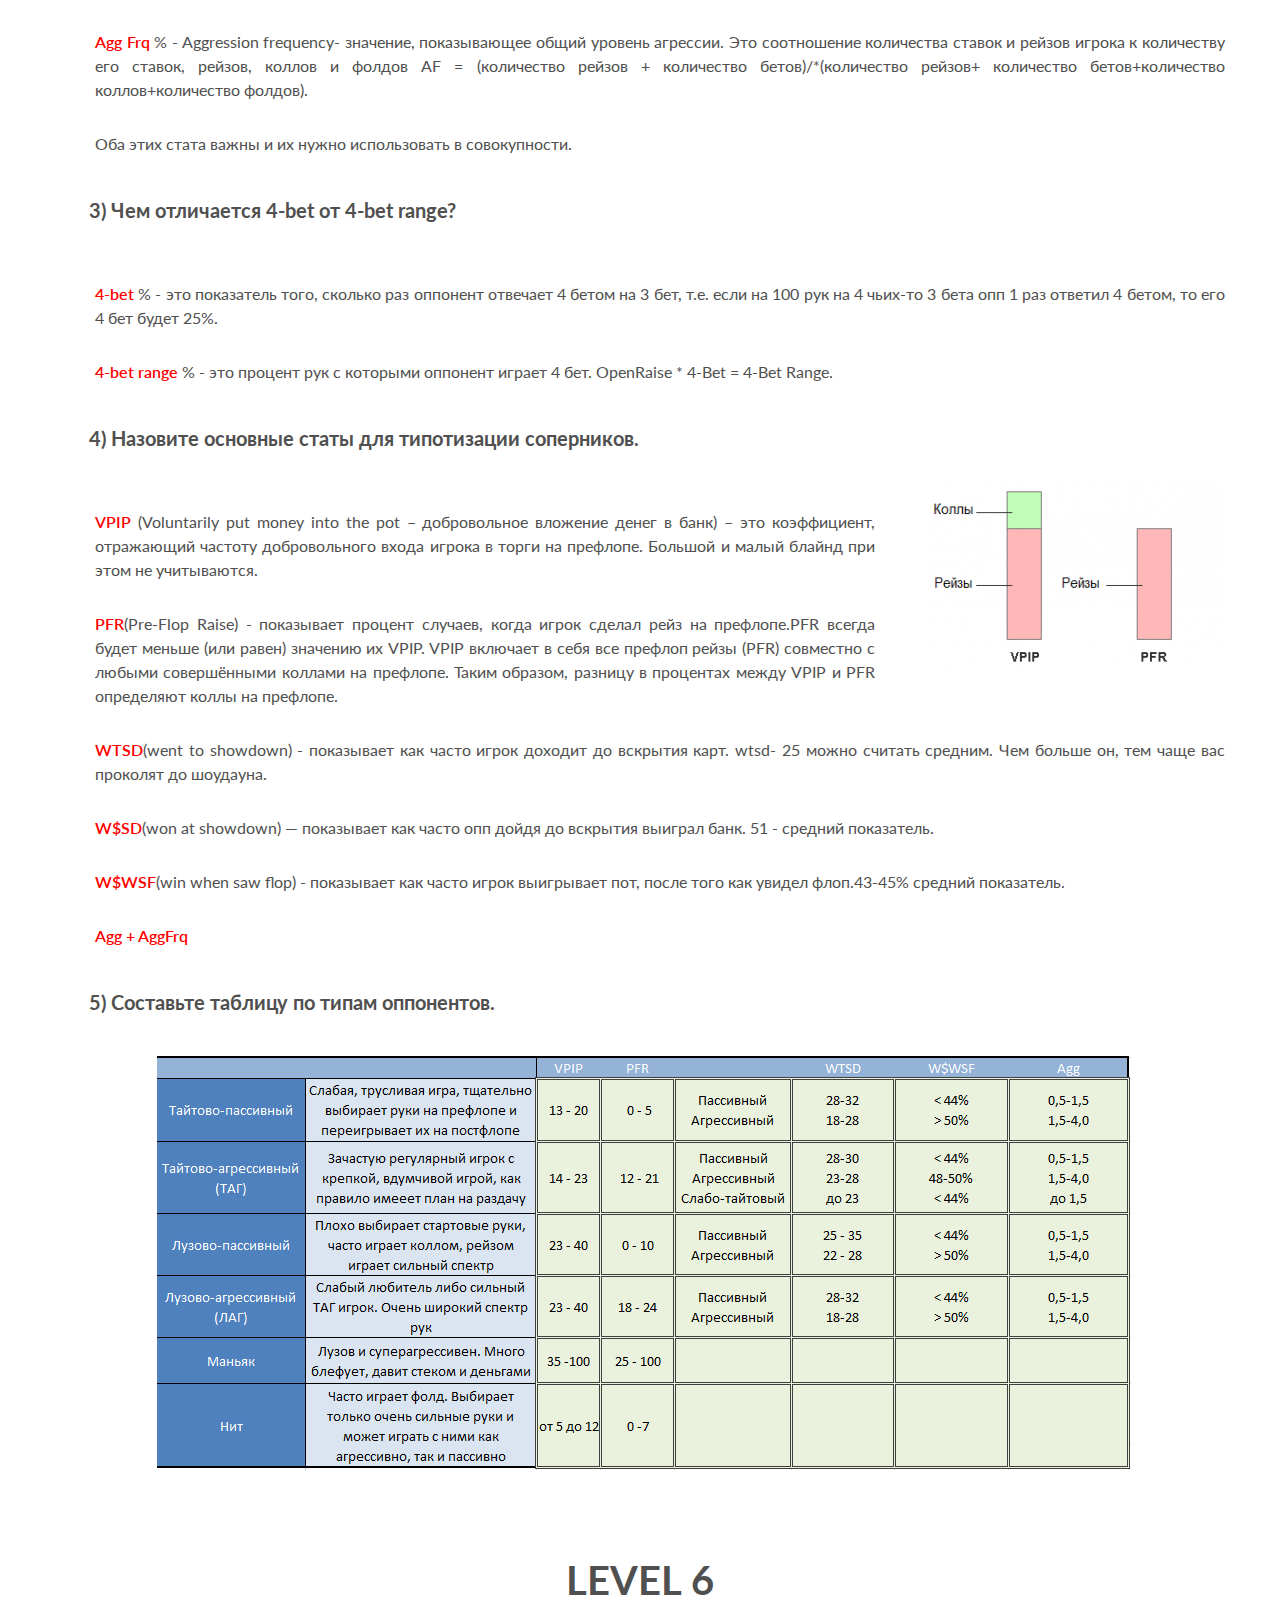
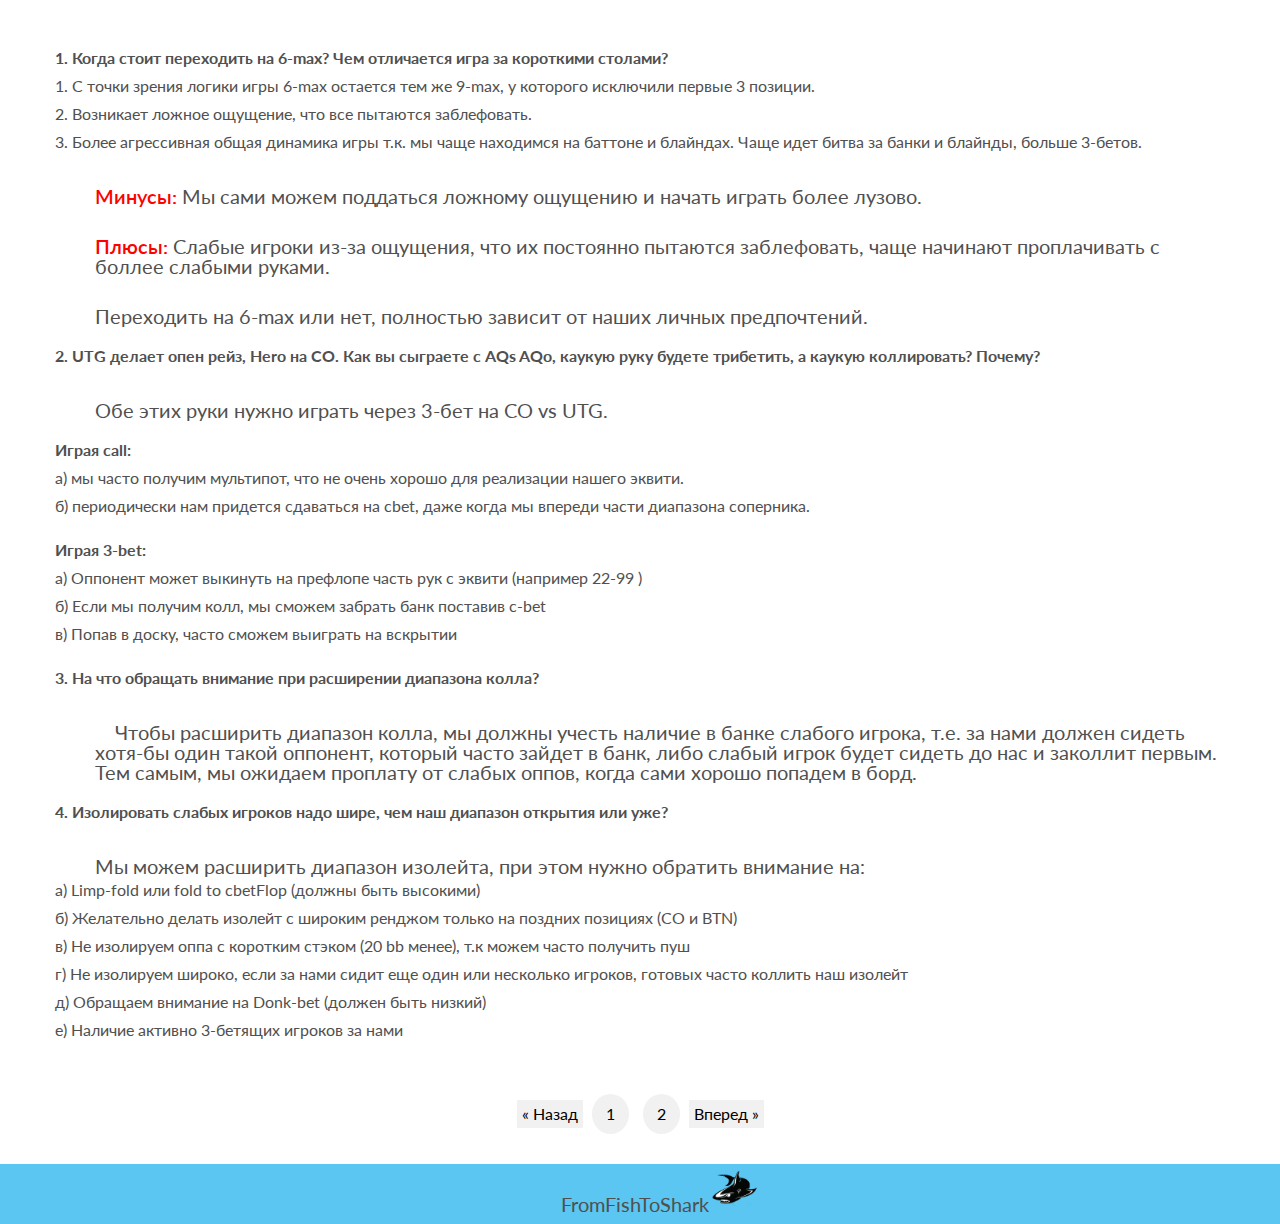
==== commit 0cac1b78: "Add files via upload" ====
--- a/page_2.html
+++ b/page_2.html
@@ -179,32 +179,121 @@
     </div>
 
 
-
-    <div class="pages">
-      <a href="index.html" class="previous">&laquo; Назад</a>
-      <a href="index.html" class="previous round">1</a>
-      <a href="#" class="next round">2</a>
-      <a href="#" class="next">Вперед &raquo;</a>
-    </div>
-
-    <footer class="footer">
-
-      <div class="footer__content">
-        <div class="footer__wrapper">
-          <div>
-            <p class="footer__text">FromFishToShark</p>
-          </div>
-          <div>
-            <img class="logo__footer" src="images/logo-footer.png" alt="">
-          </div>
-        </div>
-      </div>
-
-
-
-    </footer>
-
-    <script src="https://ajax.googleapis.com/ajax/libs/jquery/3.4.1/jquery.min.js"></script>
+    <div class="section-6">
+
+      <div class="container">
+        <h2>LEVEL 6</h2>
+        <div class="content__lesson-6">
+
+          <div class="lesson__6-wrapper">
+            <div class="block1__wrapper">
+
+
+              <div class="small_block">
+                <h3 class="header__lesson-6">1. Когда стоит переходить на 6-max? Чем отличается игра за короткими
+                  столами?</h3>
+                <ul>
+                  <li>1. С точки зрения логики игры 6-max остается тем же 9-max, у
+                    которого исключили первые 3 позиции.</li>
+                  <li>2. Возникает ложное ощущение, что все пытаются заблефовать.</li>
+                  <li>3. Более агрессивная общая динамика игры т.к. мы чаще находимся на баттоне и блайндах. Чаще идет
+                    битва за банки и блайнды, больше 3-бетов.</li>
+                </ul>
+                <p class="block-1__text"><span>Минусы:</span> Мы сами можем поддаться ложному ощущению и начать играть
+                  более лузово.
+                </p>
+                <p class="block-1__text"><span>Плюсы: </span>Слабые игроки из-за ощущения, что их постоянно пытаются
+                  заблефовать,
+                  чаще начинают
+                  проплачивать
+                  с боллее слабыми руками.</p>
+                <p class="block-1__text">Переходить на 6-max или нет, полностью зависит от наших личных предпочтений.
+                </p>
+              </div>
+
+
+              <div class="small_block">
+                <h3 class="header__lesson-6">2. UTG делает опен рейз, Hero на СО. Как вы сыграете с AQs AQo, каукую руку
+                  будете трибетить, а каукую коллировать? Почему?</h3>
+                <p class="block-1__text">Обе этих руки нужно играть через 3-бет на СО vs UTG.</p>
+                <h3>Играя call:</h3>
+                <ul>
+                  <li>a) мы часто получим мультипот, что не очень хорошо для реализации нашего эквити.</li>
+                  <li>б) периодически нам придется сдаваться на cbet, даже когда мы впереди части диапазона соперника.
+                  </li>
+                </ul>
+                <h3>Играя 3-bet:</h3>
+                <ul>
+                  <li>а) Оппонент может выкинуть на префлопе часть рук с эквити (например 22-99 )</li>
+                  <li>б) Если мы получим колл, мы сможем забрать банк поставив c-bet</li>
+                  <li>в) Попав в доску, часто сможем выиграть на вскрытии</li>
+                </ul>
+              </div>
+
+
+              <div class="small_block">
+                <h3 class="header__lesson-6">3. На что обращать внимание при расширении диапазона колла?</h3>
+
+                <p class="block-1__text" style="text-indent: 20px;">Чтобы расширить диапазон колла, мы должны учесть
+                  наличие в банке слабого
+                  игрока, т.е. за нами должен сидеть хотя-бы один такой оппонент, который часто зайдет в банк, либо
+                  слабый игрок будет сидеть до нас и заколлит первым. Тем самым, мы ожидаем проплату от слабых оппов,
+                  когда сами хорошо попадем в борд.
+                </p>
+              </div>
+
+
+              <div class="small_block">
+                <h3 class="header__lesson-6">4. Изолировать слабых игроков надо шире, чем наш диапазон открытия или уже?
+                </h3>
+                <p class="block-1__text">Мы можем расширить диапазон изолейта, при этом нужно обратить внимание на:</p>
+
+                <ul>
+                  <li>а) Limp-fold или fold to cbetFlop (должны быть высокими)</li>
+                  <li>б) Желательно делать изолейт с широким ренджом только на поздних позициях (СО и BTN)
+                  </li>
+                  <li>в) Не изолируем оппа с коротким стэком (20 bb менее), т.к можем часто получить пуш</li>
+                  <li>г) Не изолируем широко, если за нами сидит еще один или несколько игроков, готовых часто коллить
+                    наш изолейт</li>
+                  <li>д) Обращаем внимание на Donk-bet (должен быть низкий)</li>
+                  <li>е) Наличие активно 3-бетящих игроков за нами</li>
+                </ul>
+              </div>
+            </div>
+
+
+
+          </div>
+        </div>
+      </div>
+
+
+
+      <div class="pages">
+        <a href="index.html" class="previous">&laquo; Назад</a>
+        <a href="index.html" class="previous round">1</a>
+        <a href="#" class="next round">2</a>
+        <a href="#" class="next">Вперед &raquo;</a>
+      </div>
+
+      <footer class="footer">
+
+        <div class="footer__content">
+          <div class="footer__wrapper">
+            <div>
+              <p class="footer__text">FromFishToShark</p>
+            </div>
+            <div>
+              <img class="logo__footer" src="images/logo-footer.png" alt="">
+            </div>
+          </div>
+        </div>
+
+
+
+      </footer>
+
+      <script src="https://ajax.googleapis.com/ajax/libs/jquery/3.4.1/jquery.min.js"></script>
 </body>
 
 </html>--- a/css/style.css
+++ b/css/style.css
@@ -418,21 +418,44 @@
 }
 
 
-
-
-
-
-
-
-
-
-
-
-
-
-
-
-
+.diapazony__img-1{
+    width: 250px;
+    height: 250px;
+}
+
+.diapazony__img-2{
+    width: 250px;
+    height: 250px;
+}
+
+
+.lesson-5__wrapper{
+    display: flex;
+    justify-content: space-between;
+   align-items: center;
+}
+
+.diapazony{
+    display: flex;
+}
+
+
+.graf-1{
+    display: flex;
+    display: table-column;
+    margin-left: 5px;
+}
+
+.graf-2{
+    display: flex;
+    display: table-column;
+}
+
+.player{
+    text-align: center;
+    font-size: 16px;
+    font-weight: bold;
+}
 
 
 
@@ -521,6 +544,19 @@
         width: 250px;
         height: 200px;
     }
+    .table{
+        width: 600px;
+        height: 300px;
+    }
+    .diapazony__img-1{
+        width: 150px;
+        height: 150px;
+    }
+    .diapazony__img-2{
+        width: 150px;
+        height: 150px;
+    }
+    
 }
 
 @media (max-width: 900px){
@@ -599,7 +635,19 @@
             width: 200px;
             height: 150px;
         }
-}
+        .table{
+            width: 600px;
+            height: 300px;
+        }
+        .diapazony__img-1{
+            width: 150px;
+            height: 150px;
+        }
+        .diapazony__img-2{
+            width: 150px;
+            height: 150px;
+        }
+       
 
 
 
@@ -681,6 +729,10 @@
         h3{
             font-size: 14px;
         }
+        .table{
+            width: 400px;
+            height: 200px;
+        }
 }
 
 #spoiler,#spoiler1, #spoiler2,#spoiler3{
